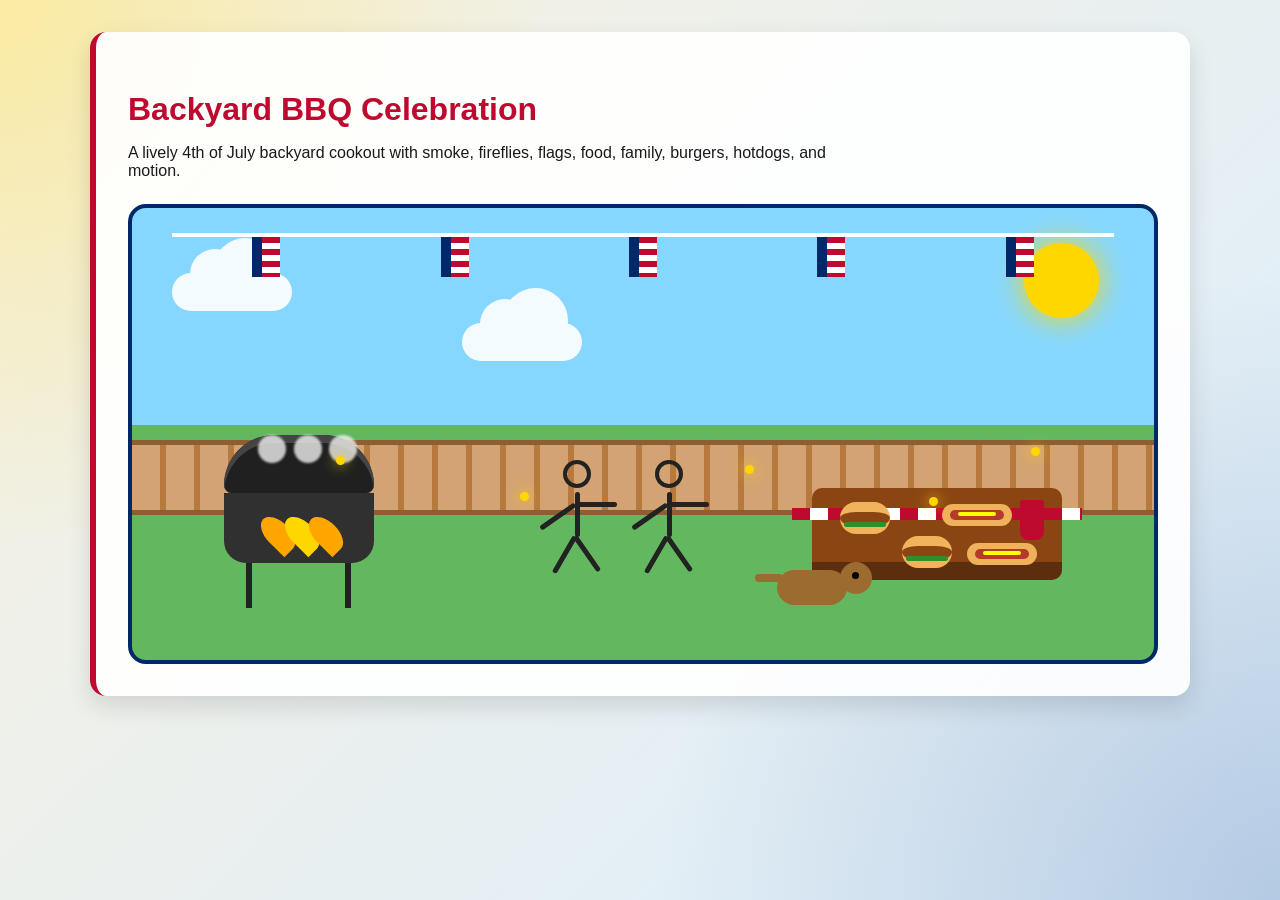
==== index.html @ 90a03091 "Add files via upload" ====
<!DOCTYPE html>
<html lang="en">

<head>
    <meta charset="UTF-8">
    <meta name="viewport" content="width=device-width, initial-scale=1.0">
    <title>Backyard BBQ Celebration</title>
    <link rel="stylesheet" href="stars-and-stripes.css">
</head>

<body>

    <section id="backyard-bbq" class="scene bbq-scene">

        <h2>Backyard BBQ Celebration</h2>

        <p>
            A lively 4th of July backyard cookout with smoke, fireflies,
            flags, food, family, burgers, hotdogs, and motion.
        </p>

        <div class="bbq-yard">

            <div class="sun"></div>

            <div class="cloud cloud-one"></div>
            <div class="cloud cloud-two"></div>

            <div class="flag-string">
                <span></span>
                <span></span>
                <span></span>
                <span></span>
                <span></span>
            </div>

            <div class="fence"></div>

            <div class="grill">
                <div class="smoke smoke-one"></div>
                <div class="smoke smoke-two"></div>
                <div class="smoke smoke-three"></div>

                <div class="lid"></div>

                <div class="body">
                    <div class="flame flame-one"></div>
                    <div class="flame flame-two"></div>
                    <div class="flame flame-three"></div>
                </div>

                <div class="legs"></div>
            </div>

            <div class="picnic-table">
                <div class="burger burger-one"></div>
                <div class="burger burger-two"></div>
                <div class="hotdog hotdog-one"></div>
                <div class="hotdog hotdog-two"></div>
                <div class="cup"></div>
            </div>

            <div class="stick-person person-one">
                <div class="head"></div>
                <div class="torso"></div>
                <div class="arm left-arm"></div>
                <div class="arm right-arm"></div>
                <div class="leg left-leg"></div>
                <div class="leg right-leg"></div>
            </div>

            <div class="stick-person person-two">
                <div class="head"></div>
                <div class="torso"></div>
                <div class="arm left-arm"></div>
                <div class="arm right-arm"></div>
                <div class="leg left-leg"></div>
                <div class="leg right-leg"></div>
            </div>

            <div class="dog">
                <div class="tail"></div>
            </div>

            <div class="fireflies">
                <span></span>
                <span></span>
                <span></span>
                <span></span>
                <span></span>
            </div>

        </div>

    </section>

</body>

</html>
---- stars-and-stripes.css ----
:root {
    --patriot-blue: #002868;
    --liberty-red: #BF0A30;
    --star-gold: #FFD700;
    --parchment: #F5F0E8;
    --grass: #63b85f;
    --sky: #86d7ff;
}

* {
    box-sizing: border-box;
}

body {
    margin: 0;
    min-height: 100vh;
    background:
        radial-gradient(circle at top left, rgba(255, 215, 0, .28), transparent 35%),
        radial-gradient(circle at bottom right, rgba(0, 40, 104, .18), transparent 40%),
        linear-gradient(135deg, #f8f1df, #dbeeff);
    font-family: Arial, Helvetica, sans-serif;
    color: #1a1a1a;
    padding: 2rem;
}

.bbq-scene {
    background: rgba(255, 255, 255, .92);
    padding: 2rem;
    border-radius: 16px;
    border-left: 6px solid var(--liberty-red);
    box-shadow: 0 10px 25px rgba(0, 0, 0, .12);
    max-width: 1100px;
    margin: auto;
}

.bbq-scene h2 {
    color: var(--liberty-red);
    font-size: 2rem;
    margin-bottom: 1rem;
}

.bbq-scene p {
    max-width: 750px;
    margin-bottom: 1.5rem;
}

.bbq-yard {
    position: relative;
    min-height: 460px;
    overflow: hidden;
    border-radius: 18px;
    border: 4px solid var(--patriot-blue);
    background: linear-gradient(var(--sky) 0 48%, var(--grass) 48% 100%);
}

.sun {
    position: absolute;
    top: 35px;
    right: 55px;
    width: 75px;
    height: 75px;
    background: var(--star-gold);
    border-radius: 50%;
    box-shadow: 0 0 30px var(--star-gold);
    animation: sun-pulse 3s infinite;
}

.cloud {
    position: absolute;
    width: 120px;
    height: 38px;
    background: white;
    border-radius: 40px;
    opacity: .9;
    animation: cloud-drift 14s linear infinite;
}

.cloud::before,
.cloud::after {
    content: "";
    position: absolute;
    background: white;
    border-radius: 50%;
}

.cloud::before {
    width: 50px;
    height: 50px;
    top: -24px;
    left: 18px;
}

.cloud::after {
    width: 65px;
    height: 65px;
    top: -35px;
    right: 14px;
}

.cloud-one {
    top: 65px;
    left: 40px;
}

.cloud-two {
    top: 115px;
    left: 330px;
    animation-duration: 19s;
}

.flag-string {
    position: absolute;
    top: 25px;
    left: 40px;
    right: 40px;
    height: 65px;
    border-top: 4px solid white;
    display: flex;
    justify-content: space-around;
}

.flag-string span {
    width: 28px;
    height: 40px;
    background: repeating-linear-gradient(
        to bottom,
        var(--liberty-red) 0 6px,
        white 6px 12px
    );
    border-left: 10px solid var(--patriot-blue);
    transform-origin: top;
    animation: flag-sway 1.8s ease-in-out infinite;
}

.flag-string span:nth-child(even) {
    animation-delay: .4s;
}

.fence {
    position: absolute;
    bottom: 145px;
    width: 100%;
    height: 75px;
    background: repeating-linear-gradient(
        90deg,
        #d4a373 0 28px,
        #b8793d 28px 34px
    );
    border-top: 5px solid #8b5e34;
    border-bottom: 5px solid #8b5e34;
}

.grill {
    position: absolute;
    left: 9%;
    bottom: 55px;
    width: 150px;
    height: 170px;
}

.lid {
    width: 150px;
    height: 58px;
    background: #202020;
    border-radius: 80px 80px 12px 12px;
    box-shadow: inset 0 8px 0 #444;
}

.body {
    position: relative;
    width: 150px;
    height: 70px;
    background: #303030;
    border-radius: 0 0 22px 22px;
    overflow: hidden;
}

.flame {
    position: absolute;
    bottom: 8px;
    width: 24px;
    height: 42px;
    background: orange;
    border-radius: 50% 50% 50% 0;
    transform: rotate(-45deg);
    animation: flame-flicker .7s infinite alternate;
}

.flame-one {
    left: 42px;
}

.flame-two {
    left: 66px;
    background: var(--star-gold);
    animation-delay: .2s;
}

.flame-three {
    left: 90px;
    animation-delay: .4s;
}

.legs {
    width: 105px;
    height: 45px;
    margin: auto;
    border-left: 6px solid #222;
    border-right: 6px solid #222;
}

.smoke {
    position: absolute;
    bottom: 142px;
    width: 28px;
    height: 28px;
    background: rgba(240, 240, 240, .8);
    border-radius: 50%;
    filter: blur(1px);
    animation: smoke-rise 4s infinite;
}

.smoke-one {
    left: 34px;
}

.smoke-two {
    left: 70px;
    animation-delay: .8s;
}

.smoke-three {
    left: 105px;
    animation-delay: 1.5s;
}

.picnic-table {
    position: absolute;
    right: 9%;
    bottom: 80px;
    width: 250px;
    height: 92px;
    background: #8b4513;
    border-radius: 10px;
    border-bottom: 18px solid #5c2e0e;
}

.picnic-table::before {
    content: "";
    position: absolute;
    left: -20px;
    right: -20px;
    top: 20px;
    height: 12px;
    background-image: repeating-linear-gradient(
        90deg,
        var(--liberty-red) 0 18px,
        white 18px 36px
    );
}

.burger {
    position: absolute;
    width: 50px;
    height: 32px;
    background: #8b4513;
    border-radius: 18px;
    border-top: 10px solid #f2b35d;
    border-bottom: 8px solid #f2b35d;
}

.burger::before {
    content: "";
    position: absolute;
    left: 4px;
    right: 4px;
    top: 10px;
    height: 5px;
    background: #2f8f2f;
    border-radius: 10px;
}

.burger-one {
    left: 28px;
    top: 14px;
}

.burger-two {
    left: 90px;
    top: 48px;
}

.hotdog {
    position: absolute;
    width: 70px;
    height: 22px;
    background: #f0b15b;
    border-radius: 18px;
}

.hotdog::before {
    content: "";
    position: absolute;
    left: 8px;
    right: 8px;
    top: 6px;
    height: 10px;
    background: #b43b2a;
    border-radius: 18px;
}

.hotdog::after {
    content: "";
    position: absolute;
    left: 16px;
    top: 8px;
    width: 38px;
    height: 4px;
    background: yellow;
    border-radius: 10px;
}

.hotdog-one {
    left: 130px;
    top: 16px;
}

.hotdog-two {
    left: 155px;
    top: 55px;
}

.cup {
    position: absolute;
    top: 12px;
    right: 18px;
    width: 24px;
    height: 40px;
    background: var(--liberty-red);
    border-radius: 3px 3px 8px 8px;
    animation: cup-wiggle 2s infinite;
}

.stick-person {
    position: absolute;
    bottom: 70px;
    width: 70px;
    height: 130px;
    animation: person-bounce 2.5s infinite;
}

.person-one {
    left: 40%;
}

.person-two {
    left: 49%;
    animation-delay: .5s;
}

.head {
    position: absolute;
    top: 0;
    left: 22px;
    width: 28px;
    height: 28px;
    border: 4px solid #222;
    border-radius: 50%;
    background: transparent;
}

.torso {
    position: absolute;
    top: 32px;
    left: 34px;
    width: 5px;
    height: 45px;
    background: #222;
    border-radius: 10px;
}

.arm {
    position: absolute;
    top: 42px;
    left: 34px;
    width: 42px;
    height: 5px;
    background: #222;
    border-radius: 10px;
    transform-origin: left center;
}

.left-arm {
    transform: rotate(145deg);
}

.right-arm {
    animation: arm-wave 1s infinite;
}

.leg {
    position: absolute;
    top: 74px;
    left: 34px;
    width: 42px;
    height: 5px;
    background: #222;
    border-radius: 10px;
    transform-origin: left center;
}

.left-leg {
    transform: rotate(120deg);
}

.right-leg {
    transform: rotate(55deg);
}

.dog {
    position: absolute;
    right: 30%;
    bottom: 55px;
    width: 70px;
    height: 35px;
    background: #9c6b30;
    border-radius: 30px;
    animation: dog-bounce 1.5s infinite;
}

.dog::before {
    content: "";
    position: absolute;
    right: -25px;
    top: -8px;
    width: 32px;
    height: 32px;
    background: #9c6b30;
    border-radius: 50%;
}

.dog::after {
    content: "";
    position: absolute;
    right: -12px;
    top: 2px;
    width: 7px;
    height: 7px;
    background: black;
    border-radius: 50%;
}

.tail {
    position: absolute;
    left: -22px;
    top: 4px;
    width: 28px;
    height: 8px;
    background: #9c6b30;
    border-radius: 10px;
    transform-origin: right;
    animation: tail-wag .45s infinite alternate;
}

.fireflies span {
    position: absolute;
    width: 9px;
    height: 9px;
    background: var(--star-gold);
    border-radius: 50%;
    box-shadow: 0 0 14px var(--star-gold);
    animation: firefly 4s infinite;
}

.fireflies span:nth-child(1) {
    left: 20%;
    top: 55%;
}

.fireflies span:nth-child(2) {
    left: 38%;
    top: 63%;
    animation-delay: .8s;
}

.fireflies span:nth-child(3) {
    left: 60%;
    top: 57%;
    animation-delay: 1.4s;
}

.fireflies span:nth-child(4) {
    left: 78%;
    top: 64%;
    animation-delay: 2s;
}

.fireflies span:nth-child(5) {
    left: 88%;
    top: 53%;
    animation-delay: 2.6s;
}

@keyframes sun-pulse {
    50% {
        box-shadow: 0 0 55px var(--star-gold);
        transform: scale(1.06);
    }
}

@keyframes cloud-drift {
    0% {
        transform: translateX(-90px);
    }

    100% {
        transform: translateX(180px);
    }
}

@keyframes flag-sway {
    50% {
        transform: rotate(10deg);
    }
}

@keyframes smoke-rise {
    0% {
        opacity: .8;
        transform: translateY(0) translateX(0) scale(1);
    }

    100% {
        opacity: 0;
        transform: translateY(-125px) translateX(30px) scale(2.2);
    }
}

@keyframes flame-flicker {
    from {
        transform: rotate(-45deg) scale(.9);
    }

    to {
        transform: rotate(-45deg) scale(1.25);
    }
}

@keyframes cup-wiggle {
    50% {
        transform: rotate(5deg);
    }
}

@keyframes person-bounce {
    50% {
        transform: translateY(-6px);
    }
}

@keyframes arm-wave {
    0%, 100% {
        transform: rotate(20deg);
    }

    50% {
        transform: rotate(-75deg);
    }
}

@keyframes dog-bounce {
    50% {
        transform: translateY(-7px);
    }
}

@keyframes tail-wag {
    from {
        transform: rotate(-20deg);
    }

    to {
        transform: rotate(25deg);
    }
}

@keyframes firefly {
    50% {
        transform: translate(25px, -30px);
        opacity: .35;
    }
}

@media (max-width: 768px) {
    body {
        padding: 1rem;
    }

    .bbq-yard {
        min-height: 560px;
    }

    .grill {
        left: 5%;
        transform: scale(.85);
    }

    .picnic-table {
        right: 4%;
        width: 210px;
    }

    .person-one {
        left: 35%;
    }

    .person-two {
        left: 47%;
    }

    .dog {
        right: 19%;
    }
}
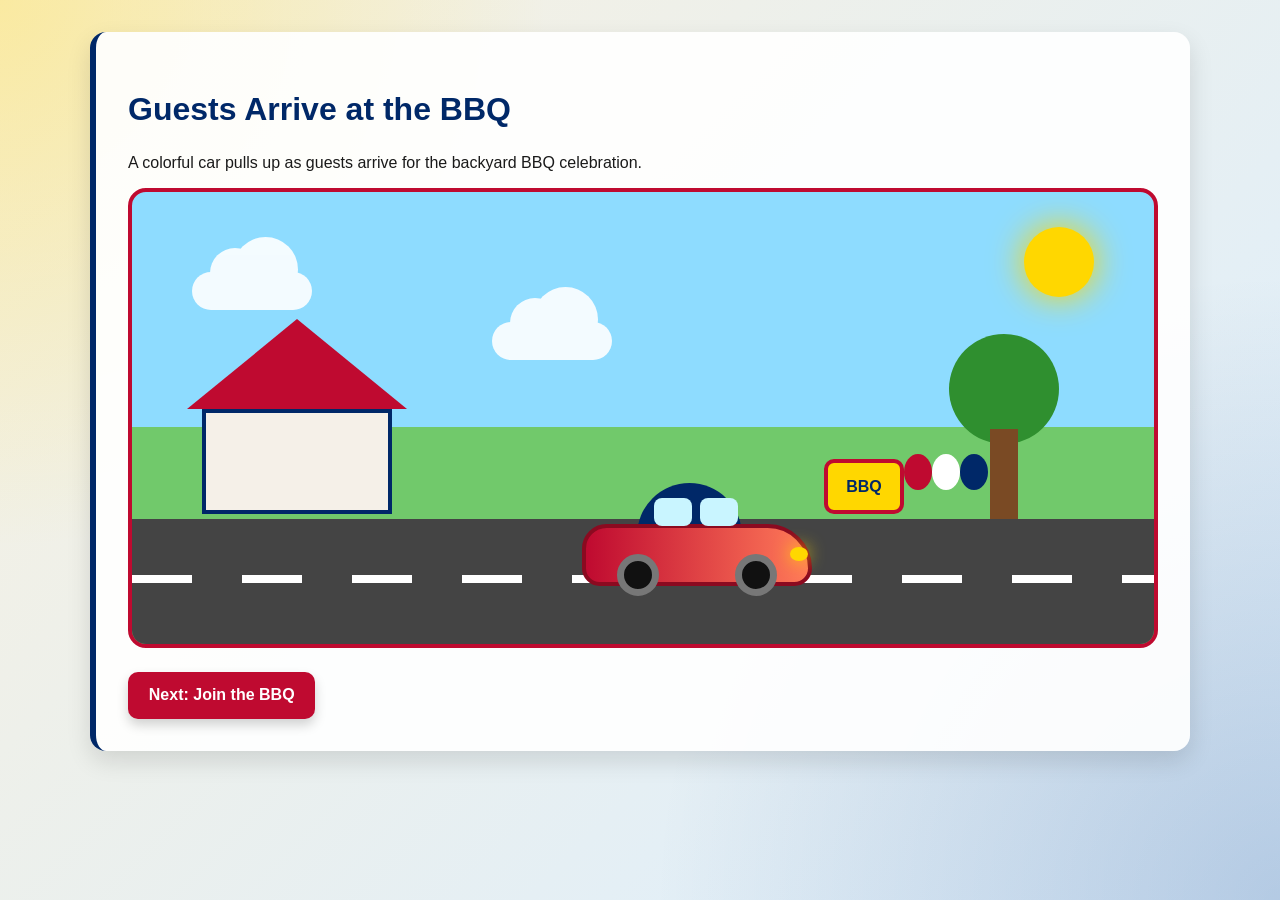
==== commit 18c5d237: "Add files via upload" ====
--- a/index.html
+++ b/index.html
@@ -10,89 +10,147 @@
 
 <body>
 
-    <section id="backyard-bbq" class="scene bbq-scene">
+    <main>
 
-        <h2>Backyard BBQ Celebration</h2>
+        <section id="car-page" class="page car-scene">
+            <h2>Guests Arrive at the BBQ</h2>
 
-        <p>
-            A lively 4th of July backyard cookout with smoke, fireflies,
-            flags, food, family, burgers, hotdogs, and motion.
-        </p>
+            <p>
+                A colorful car pulls up as guests arrive for the backyard BBQ celebration.
+            </p>
 
-        <div class="bbq-yard">
+            <div class="driveway-scene">
+                <div class="driveway-sun"></div>
 
-            <div class="sun"></div>
+                <div class="driveway-cloud cloud-a"></div>
+                <div class="driveway-cloud cloud-b"></div>
 
-            <div class="cloud cloud-one"></div>
-            <div class="cloud cloud-two"></div>
+                <div class="house">
+                    <div class="roof"></div>
+                    <div class="house-body"></div>
+                    <div class="door"></div>
+                    <div class="window window-one"></div>
+                    <div class="window window-two"></div>
+                </div>
 
-            <div class="flag-string">
-                <span></span>
-                <span></span>
-                <span></span>
-                <span></span>
-                <span></span>
+                <div class="tree">
+                    <div class="tree-top"></div>
+                    <div class="tree-trunk"></div>
+                </div>
+
+                <div class="welcome-sign">BBQ</div>
+
+                <div class="balloons">
+                    <span></span>
+                    <span></span>
+                    <span></span>
+                </div>
+
+                <div class="road">
+                    <div class="road-line"></div>
+                </div>
+
+                <div class="car">
+                    <div class="car-top"></div>
+                    <div class="car-body"></div>
+                    <div class="car-window window-left"></div>
+                    <div class="car-window window-right"></div>
+                    <div class="wheel wheel-left"></div>
+                    <div class="wheel wheel-right"></div>
+                    <div class="headlight"></div>
+                </div>
             </div>
 
-            <div class="fence"></div>
+            <a class="next-button" href="#bbq-page">Next: Join the BBQ</a>
+        </section>
 
-            <div class="grill">
-                <div class="smoke smoke-one"></div>
-                <div class="smoke smoke-two"></div>
-                <div class="smoke smoke-three"></div>
+        <section id="bbq-page" class="page bbq-scene">
 
-                <div class="lid"></div>
+            <h2>Backyard BBQ Celebration</h2>
 
-                <div class="body">
-                    <div class="flame flame-one"></div>
-                    <div class="flame flame-two"></div>
-                    <div class="flame flame-three"></div>
+            <p>
+                A lively 4th of July backyard cookout with smoke, fireflies,
+                flags, food, family, burgers, hotdogs, and motion.
+            </p>
+
+            <div class="bbq-yard">
+
+                <div class="sun"></div>
+
+                <div class="cloud cloud-one"></div>
+                <div class="cloud cloud-two"></div>
+
+                <div class="flag-string">
+                    <span></span>
+                    <span></span>
+                    <span></span>
+                    <span></span>
+                    <span></span>
                 </div>
 
-                <div class="legs"></div>
+                <div class="fence"></div>
+
+                <div class="grill">
+                    <div class="smoke smoke-one"></div>
+                    <div class="smoke smoke-two"></div>
+                    <div class="smoke smoke-three"></div>
+
+                    <div class="lid"></div>
+
+                    <div class="body">
+                        <div class="flame flame-one"></div>
+                        <div class="flame flame-two"></div>
+                        <div class="flame flame-three"></div>
+                    </div>
+
+                    <div class="legs"></div>
+                </div>
+
+                <div class="picnic-table">
+                    <div class="burger burger-one"></div>
+                    <div class="burger burger-two"></div>
+                    <div class="hotdog hotdog-one"></div>
+                    <div class="hotdog hotdog-two"></div>
+                    <div class="cup"></div>
+                </div>
+
+                <div class="stick-person person-one">
+                    <div class="head"></div>
+                    <div class="torso"></div>
+                    <div class="arm left-arm"></div>
+                    <div class="arm right-arm"></div>
+                    <div class="leg left-leg"></div>
+                    <div class="leg right-leg"></div>
+                </div>
+
+                <div class="stick-person person-two">
+                    <div class="head"></div>
+                    <div class="torso"></div>
+                    <div class="arm left-arm"></div>
+                    <div class="arm right-arm"></div>
+                    <div class="leg left-leg"></div>
+                    <div class="leg right-leg"></div>
+                </div>
+
+                <div class="dog">
+                    <div class="tail"></div>
+                </div>
+
+                <div class="fireflies">
+                    <span></span>
+                    <span></span>
+                    <span></span>
+                    <span></span>
+                    <span></span>
+                </div>
+
             </div>
 
-            <div class="picnic-table">
-                <div class="burger burger-one"></div>
-                <div class="burger burger-two"></div>
-                <div class="hotdog hotdog-one"></div>
-                <div class="hotdog hotdog-two"></div>
-                <div class="cup"></div>
-            </div>
+            <a class="next-button" href="#car-page">Back to Arrival Scene</a>
 
-            <div class="stick-person person-one">
-                <div class="head"></div>
-                <div class="torso"></div>
-                <div class="arm left-arm"></div>
-                <div class="arm right-arm"></div>
-                <div class="leg left-leg"></div>
-                <div class="leg right-leg"></div>
-            </div>
+        </section>
 
-            <div class="stick-person person-two">
-                <div class="head"></div>
-                <div class="torso"></div>
-                <div class="arm left-arm"></div>
-                <div class="arm right-arm"></div>
-                <div class="leg left-leg"></div>
-                <div class="leg right-leg"></div>
-            </div>
-
-            <div class="dog">
-                <div class="tail"></div>
-            </div>
-
-            <div class="fireflies">
-                <span></span>
-                <span></span>
-                <span></span>
-                <span></span>
-                <span></span>
-            </div>
-
-        </div>
-
-    </section>
+    </main>
 
 </body>
 
--- a/stars-and-stripes.css
+++ b/stars-and-stripes.css
@@ -621,4 +621,379 @@
     .dog {
         right: 19%;
     }
+}
+
+.page {
+    display: none;
+}
+
+#car-page {
+    display: block;
+}
+
+.page:target {
+    display: block;
+}
+
+body:has(#bbq-page:target) #car-page {
+    display: none;
+}
+
+.next-button {
+    display: inline-block;
+    margin-top: 1.5rem;
+    background: var(--liberty-red);
+    color: white;
+    text-decoration: none;
+    padding: .9rem 1.3rem;
+    border-radius: 10px;
+    font-weight: bold;
+    box-shadow: 0 6px 12px rgba(0, 0, 0, .18);
+    transition: .3s;
+}
+
+.next-button:hover {
+    background: var(--patriot-blue);
+    transform: translateY(-4px);
+}
+
+.car-scene {
+    background: rgba(255, 255, 255, .92);
+    padding: 2rem;
+    border-radius: 16px;
+    border-left: 6px solid var(--patriot-blue);
+    box-shadow: 0 10px 25px rgba(0, 0, 0, .12);
+    max-width: 1100px;
+    margin: auto;
+}
+
+.car-scene h2 {
+    color: var(--patriot-blue);
+    font-size: 2rem;
+}
+
+.driveway-scene {
+    position: relative;
+    min-height: 460px;
+    overflow: hidden;
+    border-radius: 18px;
+    border: 4px solid var(--liberty-red);
+    background: linear-gradient(#8edcff 0 52%, #71c96b 52% 100%);
+}
+
+.driveway-sun {
+    position: absolute;
+    top: 35px;
+    right: 60px;
+    width: 70px;
+    height: 70px;
+    background: var(--star-gold);
+    border-radius: 50%;
+    box-shadow: 0 0 35px var(--star-gold);
+    animation: sun-pulse 3s infinite;
+}
+
+.driveway-cloud {
+    position: absolute;
+    width: 120px;
+    height: 38px;
+    background: white;
+    border-radius: 40px;
+    opacity: .9;
+    animation: cloud-drift 15s linear infinite;
+}
+
+.driveway-cloud::before,
+.driveway-cloud::after {
+    content: "";
+    position: absolute;
+    background: white;
+    border-radius: 50%;
+}
+
+.driveway-cloud::before {
+    width: 50px;
+    height: 50px;
+    top: -24px;
+    left: 18px;
+}
+
+.driveway-cloud::after {
+    width: 65px;
+    height: 65px;
+    top: -35px;
+    right: 14px;
+}
+
+.cloud-a {
+    top: 80px;
+    left: 60px;
+}
+
+.cloud-b {
+    top: 130px;
+    left: 360px;
+    animation-duration: 20s;
+}
+
+.house {
+    position: absolute;
+    left: 70px;
+    bottom: 130px;
+    width: 190px;
+    height: 150px;
+}
+
+.roof {
+    position: absolute;
+    top: -45px;
+    left: -15px;
+    width: 220px;
+    height: 90px;
+    background: var(--liberty-red);
+    clip-path: polygon(50% 0, 100% 100%, 0 100%);
+}
+
+.house-body {
+    position: absolute;
+    z-index: 1;
+    bottom: 0;
+    width: 190px;
+    height: 105px;
+    background: var(--parchment);
+    border: 4px solid var(--patriot-blue);
+}
+
+.door {
+    position: absolute;
+    bottom: 0;
+    left: 78px;
+    width: 38px;
+    height: 65px;
+    background: #8b4513;
+}
+
+.window {
+    position: absolute;
+    width: 35px;
+    height: 35px;
+    background: #bdefff;
+    border: 4px solid var(--patriot-blue);
+    top: 75px;
+}
+
+.window-one {
+    left: 25px;
+}
+
+.window-two {
+    right: 25px;
+}
+
+.tree {
+    position: absolute;
+    right: 95px;
+    bottom: 125px;
+}
+
+.tree-top {
+    width: 110px;
+    height: 110px;
+    background: #2f8f2f;
+    border-radius: 50%;
+    animation: tree-sway 3s infinite;
+}
+
+.tree-trunk {
+    width: 28px;
+    height: 90px;
+    background: #7a4a24;
+    margin: -15px auto 0;
+}
+
+.road {
+    position: absolute;
+    bottom: 0;
+    width: 100%;
+    height: 125px;
+    background: #444;
+}
+
+.road-line {
+    position: absolute;
+    top: 56px;
+    width: 100%;
+    height: 8px;
+    background: repeating-linear-gradient(
+        90deg,
+        white 0 60px,
+        transparent 60px 110px
+    );
+}
+
+.car {
+    position: absolute;
+    bottom: 48px;
+    left: -260px;
+    width: 230px;
+    height: 105px;
+    animation: car-pull-up 6s ease-in-out forwards;
+}
+
+.car-body {
+    position: absolute;
+    bottom: 10px;
+    width: 230px;
+    height: 62px;
+    background: linear-gradient(90deg, var(--liberty-red), #ff7a59);
+    border-radius: 25px 45px 18px 18px;
+    border: 4px solid #8b0a20;
+}
+
+.car-top {
+    position: absolute;
+    bottom: 58px;
+    left: 55px;
+    width: 105px;
+    height: 55px;
+    background: var(--patriot-blue);
+    border-radius: 55px 55px 0 0;
+}
+
+.car-window {
+    position: absolute;
+    bottom: 70px;
+    width: 38px;
+    height: 28px;
+    background: #c9f5ff;
+    border-radius: 8px;
+}
+
+.window-left {
+    left: 72px;
+}
+
+.window-right {
+    left: 118px;
+}
+
+.wheel {
+    position: absolute;
+    bottom: 0;
+    width: 42px;
+    height: 42px;
+    background: #111;
+    border-radius: 50%;
+    border: 7px solid #777;
+    animation: wheel-spin .6s linear infinite;
+}
+
+.wheel-left {
+    left: 35px;
+}
+
+.wheel-right {
+    right: 35px;
+}
+
+.headlight {
+    position: absolute;
+    right: 4px;
+    bottom: 35px;
+    width: 18px;
+    height: 14px;
+    background: var(--star-gold);
+    border-radius: 50%;
+    box-shadow: 0 0 18px var(--star-gold);
+}
+
+.welcome-sign {
+    position: absolute;
+    right: 250px;
+    bottom: 130px;
+    width: 80px;
+    height: 55px;
+    background: var(--star-gold);
+    border: 4px solid var(--liberty-red);
+    border-radius: 10px;
+    display: grid;
+    place-items: center;
+    font-weight: bold;
+    color: var(--patriot-blue);
+    animation: sign-bounce 2s infinite;
+}
+
+.balloons {
+    position: absolute;
+    right: 250px;
+    bottom: 190px;
+}
+
+.balloons span {
+    position: absolute;
+    width: 28px;
+    height: 36px;
+    border-radius: 50%;
+    animation: balloon-float 3s infinite;
+}
+
+.balloons span:nth-child(1) {
+    background: var(--liberty-red);
+    left: 0;
+}
+
+.balloons span:nth-child(2) {
+    background: white;
+    left: 28px;
+    animation-delay: .4s;
+}
+
+.balloons span:nth-child(3) {
+    background: var(--patriot-blue);
+    left: 56px;
+    animation-delay: .8s;
+}
+
+@keyframes car-pull-up {
+    0% {
+        left: -260px;
+    }
+
+    75% {
+        left: 46%;
+    }
+
+    100% {
+        left: 44%;
+    }
+}
+
+@keyframes wheel-spin {
+    100% {
+        transform: rotate(360deg);
+    }
+}
+
+@keyframes road-move {
+    100% {
+        background-position: -110px 0;
+    }
+}
+
+@keyframes tree-sway {
+    50% {
+        transform: rotate(3deg);
+    }
+}
+
+@keyframes sign-bounce {
+    50% {
+        transform: translateY(-6px);
+    }
+}
+
+@keyframes balloon-float {
+    50% {
+        transform: translateY(-12px);
+    }
 }
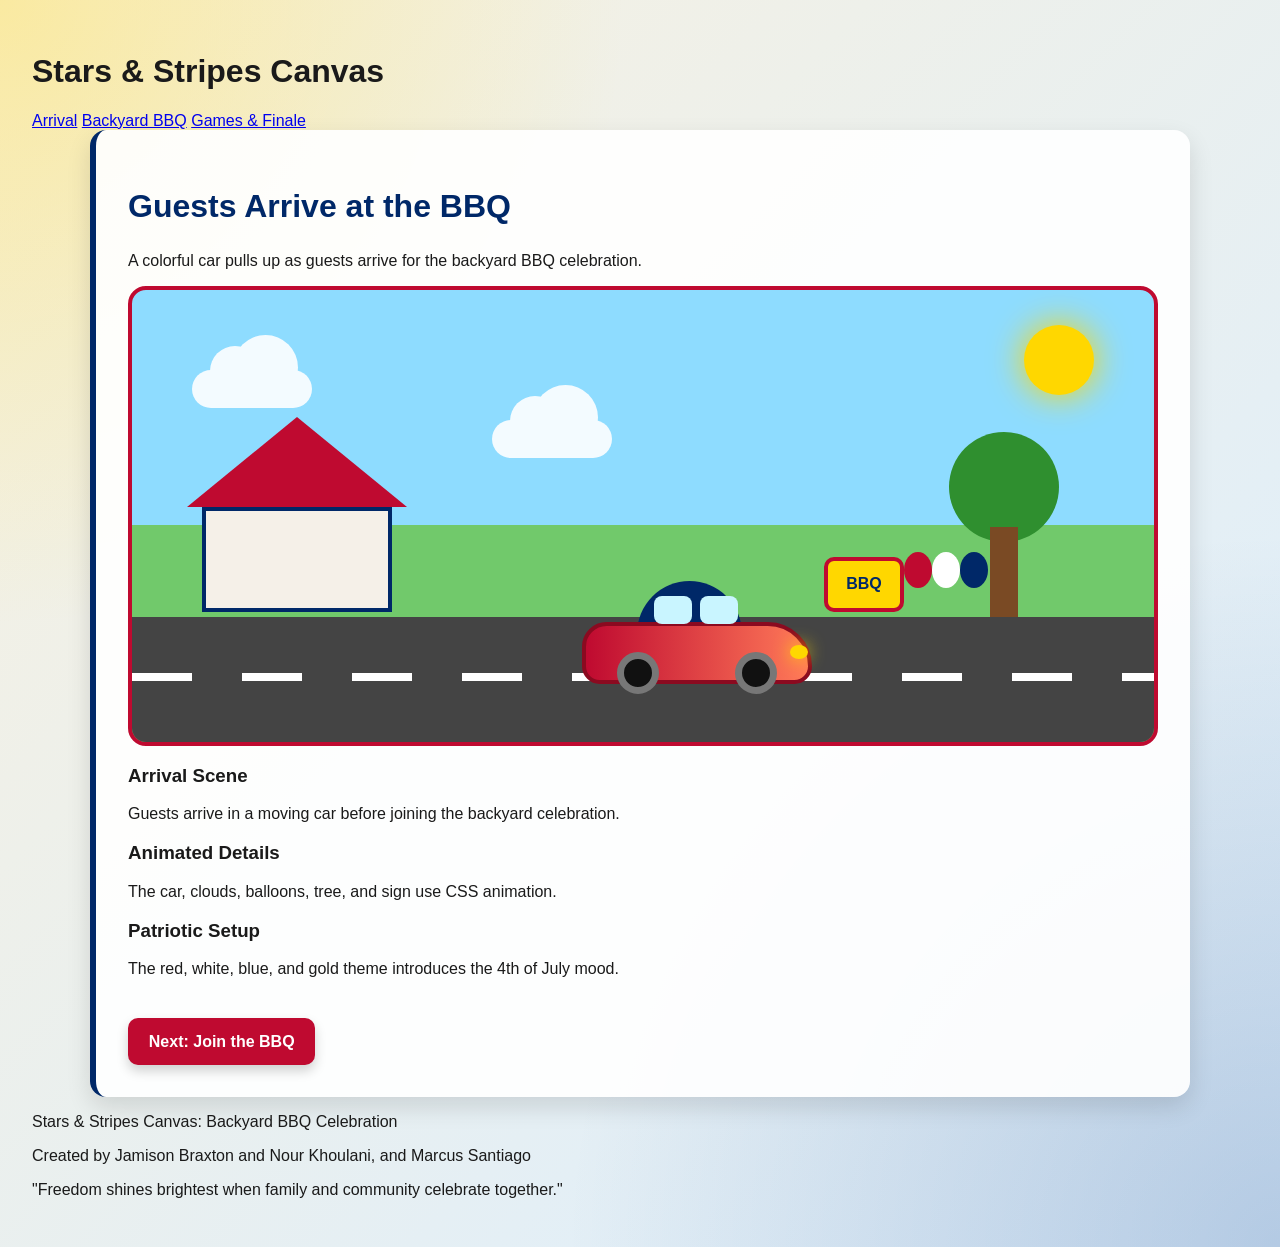
==== commit 86d854ba: "Add files via upload" ====
--- a/index.html
+++ b/index.html
@@ -1,157 +1,321 @@
-<!DOCTYPE html>
-<html lang="en">
-
-<head>
-    <meta charset="UTF-8">
-    <meta name="viewport" content="width=device-width, initial-scale=1.0">
-    <title>Backyard BBQ Celebration</title>
-    <link rel="stylesheet" href="stars-and-stripes.css">
-</head>
-
-<body>
-
-    <main>
-
-        <section id="car-page" class="page car-scene">
-            <h2>Guests Arrive at the BBQ</h2>
-
-            <p>
-                A colorful car pulls up as guests arrive for the backyard BBQ celebration.
-            </p>
-
-            <div class="driveway-scene">
-                <div class="driveway-sun"></div>
-
-                <div class="driveway-cloud cloud-a"></div>
-                <div class="driveway-cloud cloud-b"></div>
-
-                <div class="house">
-                    <div class="roof"></div>
-                    <div class="house-body"></div>
-                    <div class="door"></div>
-                    <div class="window window-one"></div>
-                    <div class="window window-two"></div>
-                </div>
-
-                <div class="tree">
-                    <div class="tree-top"></div>
-                    <div class="tree-trunk"></div>
-                </div>
-
-                <div class="welcome-sign">BBQ</div>
-
-                <div class="balloons">
-                    <span></span>
-                    <span></span>
-                    <span></span>
-                </div>
-
-                <div class="road">
-                    <div class="road-line"></div>
-                </div>
-
-                <div class="car">
-                    <div class="car-top"></div>
-                    <div class="car-body"></div>
-                    <div class="car-window window-left"></div>
-                    <div class="car-window window-right"></div>
-                    <div class="wheel wheel-left"></div>
-                    <div class="wheel wheel-right"></div>
-                    <div class="headlight"></div>
-                </div>
-            </div>
-
-            <a class="next-button" href="#bbq-page">Next: Join the BBQ</a>
-        </section>
-
-        <section id="bbq-page" class="page bbq-scene">
-
-            <h2>Backyard BBQ Celebration</h2>
-
-            <p>
-                A lively 4th of July backyard cookout with smoke, fireflies,
-                flags, food, family, burgers, hotdogs, and motion.
-            </p>
-
-            <div class="bbq-yard">
-
-                <div class="sun"></div>
-
-                <div class="cloud cloud-one"></div>
-                <div class="cloud cloud-two"></div>
-
-                <div class="flag-string">
-                    <span></span>
-                    <span></span>
-                    <span></span>
-                    <span></span>
-                    <span></span>
-                </div>
-
-                <div class="fence"></div>
-
-                <div class="grill">
-                    <div class="smoke smoke-one"></div>
-                    <div class="smoke smoke-two"></div>
-                    <div class="smoke smoke-three"></div>
-
-                    <div class="lid"></div>
-
-                    <div class="body">
-                        <div class="flame flame-one"></div>
-                        <div class="flame flame-two"></div>
-                        <div class="flame flame-three"></div>
-                    </div>
-
-                    <div class="legs"></div>
-                </div>
-
-                <div class="picnic-table">
-                    <div class="burger burger-one"></div>
-                    <div class="burger burger-two"></div>
-                    <div class="hotdog hotdog-one"></div>
-                    <div class="hotdog hotdog-two"></div>
-                    <div class="cup"></div>
-                </div>
-
-                <div class="stick-person person-one">
-                    <div class="head"></div>
-                    <div class="torso"></div>
-                    <div class="arm left-arm"></div>
-                    <div class="arm right-arm"></div>
-                    <div class="leg left-leg"></div>
-                    <div class="leg right-leg"></div>
-                </div>
-
-                <div class="stick-person person-two">
-                    <div class="head"></div>
-                    <div class="torso"></div>
-                    <div class="arm left-arm"></div>
-                    <div class="arm right-arm"></div>
-                    <div class="leg left-leg"></div>
-                    <div class="leg right-leg"></div>
-                </div>
-
-                <div class="dog">
-                    <div class="tail"></div>
-                </div>
-
-                <div class="fireflies">
-                    <span></span>
-                    <span></span>
-                    <span></span>
-                    <span></span>
-                    <span></span>
-                </div>
-
-            </div>
-
-            <a class="next-button" href="#car-page">Back to Arrival Scene</a>
-
-        </section>
-
-    </main>
-
-</body>
-
+<!DOCTYPE html>
+<html lang="en">
+
+<head>
+    <meta charset="UTF-8">
+    <meta name="viewport" content="width=device-width, initial-scale=1.0">
+    <title>Backyard BBQ Celebration</title>
+    <link rel="stylesheet" href="stars-and-stripes.css">
+</head>
+
+<body>
+
+    <header class="site-header">
+        <h1>Stars & Stripes Canvas</h1>
+
+        <nav class="site-nav" aria-label="Storybook navigation">
+            <a href="#car-page">Arrival</a>
+            <a href="#bbq-page">Backyard BBQ</a>
+            <a href="#games-page">Games & Finale</a>
+        </nav>
+    </header>
+
+    <main>
+
+        <!-- PAGE 1: ARRIVAL SCENE -->
+        <section id="car-page" class="page car-scene">
+            <h2>Guests Arrive at the BBQ</h2>
+
+            <p>
+                A colorful car pulls up as guests arrive for the backyard BBQ celebration.
+            </p>
+
+            <div class="driveway-scene">
+                <div class="driveway-sun"></div>
+
+                <div class="driveway-cloud cloud-a"></div>
+                <div class="driveway-cloud cloud-b"></div>
+
+                <div class="house">
+                    <div class="roof"></div>
+                    <div class="house-body"></div>
+                    <div class="door"></div>
+                    <div class="window window-one"></div>
+                    <div class="window window-two"></div>
+                </div>
+
+                <div class="tree">
+                    <div class="tree-top"></div>
+                    <div class="tree-trunk"></div>
+                </div>
+
+                <div class="welcome-sign">BBQ</div>
+
+                <div class="balloons">
+                    <span></span>
+                    <span></span>
+                    <span></span>
+                </div>
+
+                <div class="road">
+                    <div class="road-line"></div>
+                </div>
+
+                <div class="car">
+                    <div class="car-top"></div>
+                    <div class="car-body"></div>
+                    <div class="car-window window-left"></div>
+                    <div class="car-window window-right"></div>
+                    <div class="wheel wheel-left"></div>
+                    <div class="wheel wheel-right"></div>
+                    <div class="headlight"></div>
+                </div>
+            </div>
+
+            <section class="content-cards">
+                <article class="content-card">
+                    <h3>Arrival Scene</h3>
+                    <p>Guests arrive in a moving car before joining the backyard celebration.</p>
+                </article>
+
+                <article class="content-card">
+                    <h3>Animated Details</h3>
+                    <p>The car, clouds, balloons, tree, and sign use CSS animation.</p>
+                </article>
+
+                <article class="content-card">
+                    <h3>Patriotic Setup</h3>
+                    <p>The red, white, blue, and gold theme introduces the 4th of July mood.</p>
+                </article>
+            </section>
+
+            <a class="next-button" href="#bbq-page">Next: Join the BBQ</a>
+        </section>
+
+        <!-- PAGE 2: BACKYARD BBQ SCENE -->
+        <section id="bbq-page" class="page bbq-scene">
+
+            <h2>Backyard BBQ Celebration</h2>
+
+            <p>
+                A lively 4th of July backyard cookout with smoke, fireflies,
+                flags, food, family, burgers, hotdogs, and motion.
+            </p>
+
+            <div class="bbq-yard">
+
+                <div class="sun"></div>
+
+                <div class="cloud cloud-one"></div>
+                <div class="cloud cloud-two"></div>
+
+                <div class="flag-string">
+                    <span></span>
+                    <span></span>
+                    <span></span>
+                    <span></span>
+                    <span></span>
+                </div>
+
+                <div class="fence"></div>
+
+                <div class="grill">
+                    <div class="smoke smoke-one"></div>
+                    <div class="smoke smoke-two"></div>
+                    <div class="smoke smoke-three"></div>
+
+                    <div class="lid"></div>
+
+                    <div class="body">
+                        <div class="flame flame-one"></div>
+                        <div class="flame flame-two"></div>
+                        <div class="flame flame-three"></div>
+                    </div>
+
+                    <div class="legs"></div>
+                </div>
+
+                <div class="picnic-table">
+                    <div class="burger burger-one"></div>
+                    <div class="burger burger-two"></div>
+                    <div class="hotdog hotdog-one"></div>
+                    <div class="hotdog hotdog-two"></div>
+                    <div class="cup"></div>
+                </div>
+
+                <div class="stick-person person-one">
+                    <div class="head"></div>
+                    <div class="torso"></div>
+                    <div class="arm left-arm"></div>
+                    <div class="arm right-arm"></div>
+                    <div class="leg left-leg"></div>
+                    <div class="leg right-leg"></div>
+                </div>
+
+                <div class="stick-person person-two">
+                    <div class="head"></div>
+                    <div class="torso"></div>
+                    <div class="arm left-arm"></div>
+                    <div class="arm right-arm"></div>
+                    <div class="leg left-leg"></div>
+                    <div class="leg right-leg"></div>
+                </div>
+
+                <div class="dog">
+                    <div class="tail"></div>
+                    <div class="dog-bandana"></div>
+                </div>
+
+                <div class="fireflies">
+                    <span></span>
+                    <span></span>
+                    <span></span>
+                    <span></span>
+                    <span></span>
+                </div>
+
+            </div>
+
+            <section class="content-cards">
+                <article class="content-card">
+                    <h3>Grill Smoke</h3>
+                    <p>The smoke rises from the grill while flames flicker below the food.</p>
+                </article>
+
+                <article class="content-card">
+                    <h3>Cookout Food</h3>
+                    <p>Burgers, hotdogs, and drinks make the scene feel like a real BBQ.</p>
+                </article>
+
+                <article class="content-card">
+                    <h3>Family and Pets</h3>
+                    <p>People, a dog, flags, and fireflies create a lively backyard setting.</p>
+                </article>
+            </section>
+
+            <a class="next-button" href="#car-page">Back to Arrival Scene</a>
+            <a class="next-button" href="#games-page">Next: Games & Finale</a>
+
+        </section>
+
+        <!-- PAGE 3: GAMES AND FIREFLY FINALE -->
+        <section id="games-page" class="page bbq-scene games-scene">
+
+            <h2>Backyard Games and Firefly Finale</h2>
+
+            <p>
+                The celebration continues with lawn games, a sprinkler, chairs,
+                sparklers, fireflies, and a patriotic backyard finale.
+            </p>
+
+            <div class="bbq-yard games-yard">
+
+                <div class="sun"></div>
+
+                <div class="cloud cloud-one"></div>
+                <div class="cloud cloud-two"></div>
+
+                <div class="flag-string">
+                    <span></span>
+                    <span></span>
+                    <span></span>
+                    <span></span>
+                    <span></span>
+                </div>
+
+                <div class="fence"></div>
+
+                <div class="cornhole-board">
+                    <div class="cornhole-hole"></div>
+                    <div class="beanbag beanbag-one"></div>
+                    <div class="beanbag beanbag-two"></div>
+                </div>
+
+                <div class="horseshoe-game">
+                    <div class="stake"></div>
+                    <div class="horseshoe horseshoe-one"></div>
+                    <div class="horseshoe horseshoe-two"></div>
+                </div>
+
+                <div class="sprinkler">
+                    <div class="sprinkler-base"></div>
+                    <div class="water-stream water-one"></div>
+                    <div class="water-stream water-two"></div>
+                    <div class="water-stream water-three"></div>
+                </div>
+
+                <div class="lawn-chair chair-one"></div>
+                <div class="lawn-chair chair-two"></div>
+
+                <div class="sparkler sparkler-one"></div>
+                <div class="sparkler sparkler-two"></div>
+
+                <div class="small-firework firework-one"></div>
+                <div class="small-firework firework-two"></div>
+
+                <div class="stick-person person-one">
+                    <div class="head"></div>
+                    <div class="torso"></div>
+                    <div class="arm left-arm"></div>
+                    <div class="arm right-arm"></div>
+                    <div class="leg left-leg"></div>
+                    <div class="leg right-leg"></div>
+                </div>
+
+                <div class="stick-person person-two">
+                    <div class="head"></div>
+                    <div class="torso"></div>
+                    <div class="arm left-arm"></div>
+                    <div class="arm right-arm"></div>
+                    <div class="leg left-leg"></div>
+                    <div class="leg right-leg"></div>
+                </div>
+
+                <div class="dog">
+                    <div class="tail"></div>
+                    <div class="dog-bandana"></div>
+                </div>
+
+                <div class="fireflies">
+                    <span></span>
+                    <span></span>
+                    <span></span>
+                    <span></span>
+                    <span></span>
+                </div>
+
+            </div>
+
+            <section class="content-cards">
+                <article class="content-card">
+                    <h3>Lawn Games</h3>
+                    <p>Cornhole and horseshoes add more activity to the backyard scene.</p>
+                </article>
+
+                <article class="content-card">
+                    <h3>Sprinkler Fun</h3>
+                    <p>The sprinkler adds motion and shows kids playing in the summer yard.</p>
+                </article>
+
+                <article class="content-card">
+                    <h3>Firefly Finale</h3>
+                    <p>Fireflies, sparklers, and small fireworks give the story a final celebration.</p>
+                </article>
+            </section>
+
+            <a class="next-button" href="#bbq-page">Back to BBQ Scene</a>
+            <a class="next-button" href="#car-page">Back to Start</a>
+
+        </section>
+
+    </main>
+
+    <footer class="site-footer">
+        <p>Stars & Stripes Canvas: Backyard BBQ Celebration</p>
+        <p>Created by Jamison Braxton and Nour Khoulani, and Marcus Santiago</p>
+        <p>"Freedom shines brightest when family and community celebrate together."</p>
+    </footer>
+
+</body>
+
 </html>
